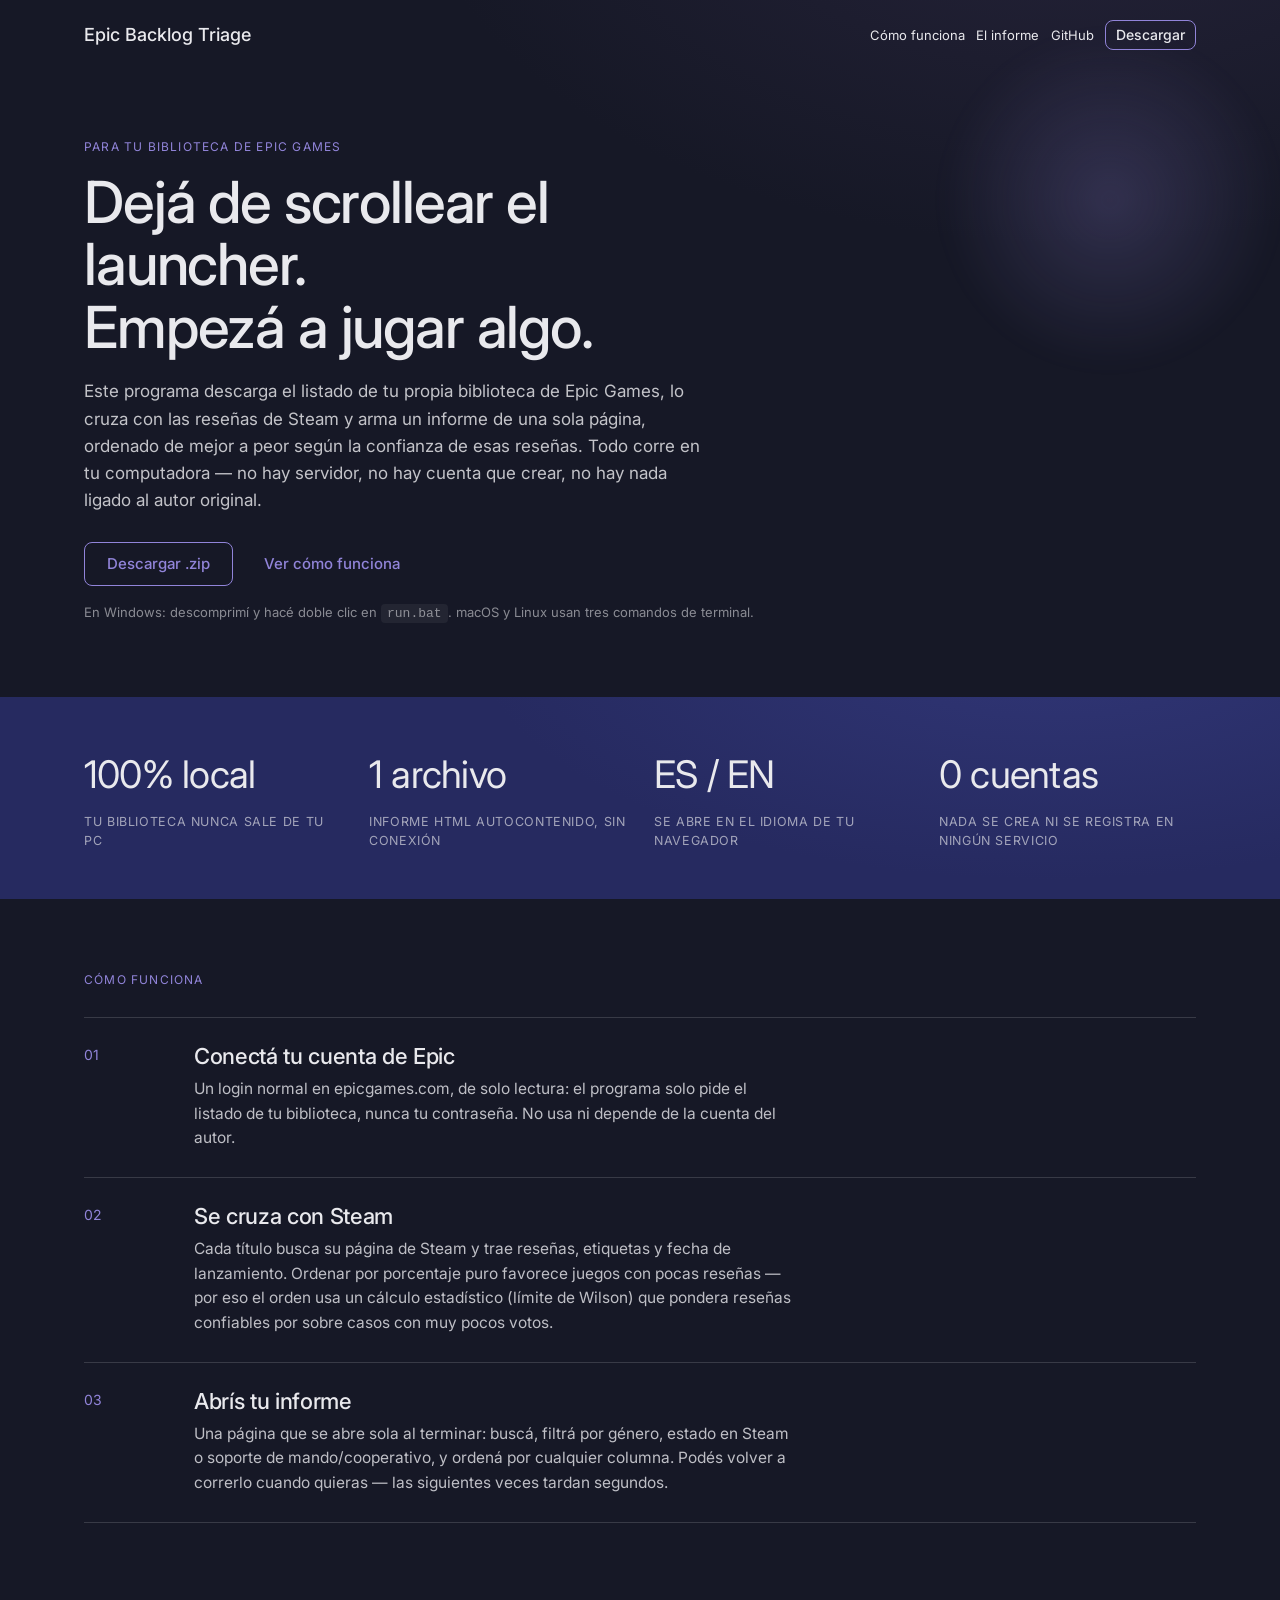
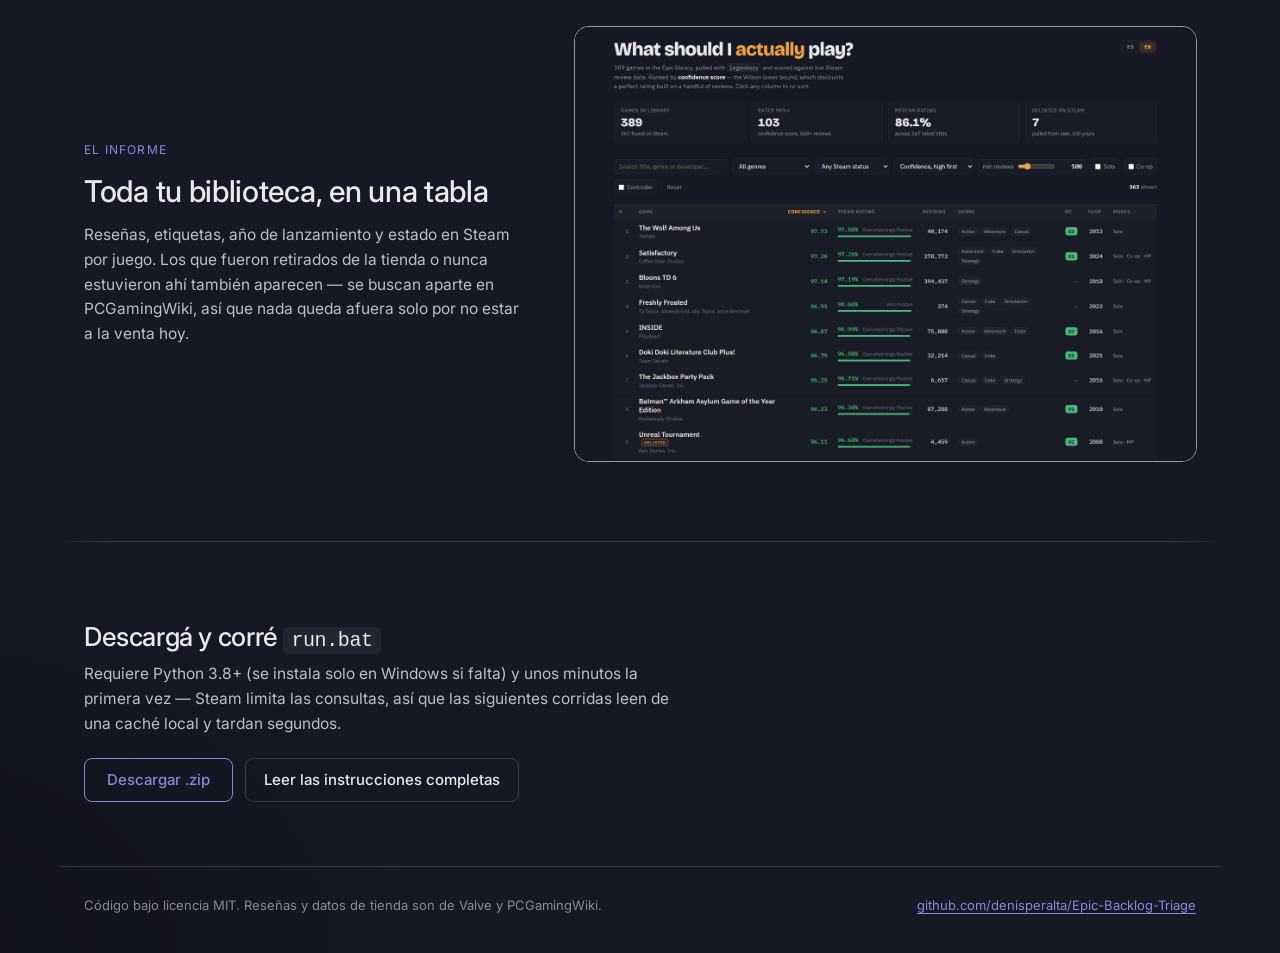
==== index.html @ b832d9ae "Add landing page for GitHub Pages Static implementation of the approved Nocturne landing page design" ====
<!DOCTYPE html>
<html lang="es">
<head>
<meta charset="utf-8">
<meta name="viewport" content="width=device-width, initial-scale=1">
<title>Epic Backlog Triage</title>
<meta name="description" content="Descarga el listado de tu biblioteca de Epic Games, lo cruza con las reseñas de Steam y arma un informe de una sola página ordenado por confianza. Corre 100% local.">
<link rel="stylesheet" href="assets/styles.css">
<style>
body{margin:0}
a{color:var(--color-accent);text-underline-offset:3px}
a:hover{color:var(--color-accent-2)}
[data-reveal]{opacity:0;transform:translateY(18px);transition:opacity .7s cubic-bezier(.2,.7,.2,1),transform .7s cubic-bezier(.2,.7,.2,1)}
@keyframes epb-drift{0%{transform:translate(0,0)}50%{transform:translate(-18px,22px)}100%{transform:translate(0,0)}}
@keyframes epb-pulse{0%,100%{opacity:.55}50%{opacity:.9}}
@media (prefers-reduced-motion:reduce){[data-reveal]{opacity:1!important;transform:none!important;transition:none!important}}
</style>
</head>
<body>
<div style="background:radial-gradient(1100px 640px at 84% -140px,color-mix(in srgb,var(--color-accent-900) 72%,transparent),transparent 60%),radial-gradient(1000px 720px at -8% 100%,color-mix(in srgb,black 30%,transparent),transparent 55%),var(--color-bg);color:var(--color-text);font-family:var(--font-body);min-height:100vh;overflow-x:hidden">

  <nav class="nav" style="max-width:1160px;margin:0 auto;padding:20px 24px">
    <span class="nav-brand">Epic Backlog Triage</span>
    <a href="#como-funciona" style="font-size:13px;white-space:nowrap">Cómo funciona</a>
    <a href="#informe" style="font-size:13px;white-space:nowrap">El informe</a>
    <a href="https://github.com/denisperalta/Epic-Backlog-Triage" target="_blank" rel="noopener" style="font-size:13px;white-space:nowrap">GitHub</a>
    <a href="https://github.com/denisperalta/Epic-Backlog-Triage/archive/refs/heads/main.zip" class="btn btn-primary">Descargar</a>
  </nav>

  <section style="max-width:1160px;margin:0 auto;padding:64px 24px 40px;position:relative">
    <div style="position:absolute;top:-40px;right:-60px;width:340px;height:340px;border-radius:50%;background:radial-gradient(circle,color-mix(in srgb,var(--color-accent) 22%,transparent),transparent 70%);filter:blur(10px);animation:epb-drift 16s ease-in-out infinite,epb-pulse 7s ease-in-out infinite;pointer-events:none;z-index:0"></div>
    <div style="position:relative;z-index:1;max-width:680px">
      <span style="display:inline-block;font-size:12px;letter-spacing:.1em;text-transform:uppercase;color:var(--color-accent);margin-bottom:14px" data-reveal="1">Para tu biblioteca de Epic Games</span>
      <h1 style="font-size:clamp(36px,5.4vw,58px);line-height:1.08;letter-spacing:-.02em;margin:0" data-reveal="1">Dejá de scrollear el launcher.<br>Empezá a jugar algo.</h1>
      <p style="font-size:17px;line-height:1.6;color:color-mix(in srgb,var(--color-text) 82%,transparent);max-width:56ch;margin:20px 0 0" data-reveal="1">
        Este programa descarga el listado de tu propia biblioteca de Epic Games, lo cruza con las reseñas de Steam
        y arma un informe de una sola página, ordenado de mejor a peor según la confianza de esas reseñas.
        Todo corre en tu computadora — no hay servidor, no hay cuenta que crear, no hay nada ligado al autor original.
      </p>
      <div style="display:flex;gap:12px;flex-wrap:wrap;margin-top:28px" data-reveal="1">
        <a href="https://github.com/denisperalta/Epic-Backlog-Triage/archive/refs/heads/main.zip" class="btn btn-primary" style="font-size:15px;padding:12px 22px">Descargar .zip</a>
        <a href="#como-funciona" class="btn btn-ghost" style="font-size:15px;padding:12px 18px">Ver cómo funciona</a>
      </div>
      <p style="font-size:13px;color:color-mix(in srgb,var(--color-text) 55%,transparent);margin-top:16px" data-reveal="1">
        En Windows: descomprimí y hacé doble clic en <code style="font-family:ui-monospace,Menlo,monospace;background:var(--color-surface);padding:2px 6px;border-radius:4px">run.bat</code>. macOS y Linux usan tres comandos de terminal.
      </p>
    </div>
  </section>

  <section style="background:radial-gradient(900px 380px at 82% -30%,color-mix(in srgb,var(--color-section-glow) 70%,transparent),transparent 64%),var(--color-section);padding:48px 0;margin-top:24px">
    <div style="max-width:1160px;margin:0 auto;padding:0 24px;display:grid;grid-template-columns:repeat(4,1fr);gap:28px" data-reveal="1">
      <div>
        <p style="font-size:clamp(28px,3vw,38px);margin:0;letter-spacing:-.02em">100% local</p>
        <p style="font-size:12.5px;letter-spacing:.05em;text-transform:uppercase;color:color-mix(in srgb,var(--color-text) 64%,transparent);margin:8px 0 0">tu biblioteca nunca sale de tu PC</p>
      </div>
      <div>
        <p style="font-size:clamp(28px,3vw,38px);margin:0;letter-spacing:-.02em">1 archivo</p>
        <p style="font-size:12.5px;letter-spacing:.05em;text-transform:uppercase;color:color-mix(in srgb,var(--color-text) 64%,transparent);margin:8px 0 0">informe HTML autocontenido, sin conexión</p>
      </div>
      <div>
        <p style="font-size:clamp(28px,3vw,38px);margin:0;letter-spacing:-.02em">ES / EN</p>
        <p style="font-size:12.5px;letter-spacing:.05em;text-transform:uppercase;color:color-mix(in srgb,var(--color-text) 64%,transparent);margin:8px 0 0">se abre en el idioma de tu navegador</p>
      </div>
      <div>
        <p style="font-size:clamp(28px,3vw,38px);margin:0;letter-spacing:-.02em">0 cuentas</p>
        <p style="font-size:12.5px;letter-spacing:.05em;text-transform:uppercase;color:color-mix(in srgb,var(--color-text) 64%,transparent);margin:8px 0 0">nada se crea ni se registra en ningún servicio</p>
      </div>
    </div>
  </section>

  <section id="como-funciona" style="max-width:1160px;margin:0 auto;padding:72px 24px 40px">
    <span style="display:block;font-size:12px;letter-spacing:.1em;text-transform:uppercase;color:var(--color-accent);margin-bottom:28px" data-reveal="1">Cómo funciona</span>

    <div style="display:grid;grid-template-columns:70px 1fr;gap:20px 40px;padding:26px 0;border-top:1px solid var(--color-divider)" data-reveal="1">
      <p style="font-size:14px;color:var(--color-accent);margin:0;font-family:var(--font-heading)">01</p>
      <div>
        <h3 style="font-size:22px;margin:0 0 8px">Conectá tu cuenta de Epic</h3>
        <p style="font-size:15.5px;line-height:1.6;color:color-mix(in srgb,var(--color-text) 80%,transparent);margin:0;max-width:60ch">
          Un login normal en epicgames.com, de solo lectura: el programa solo pide el listado de tu biblioteca, nunca tu contraseña.
          No usa ni depende de la cuenta del autor.
        </p>
      </div>
    </div>

    <div style="display:grid;grid-template-columns:70px 1fr;gap:20px 40px;padding:26px 0;border-top:1px solid var(--color-divider)" data-reveal="1">
      <p style="font-size:14px;color:var(--color-accent);margin:0;font-family:var(--font-heading)">02</p>
      <div>
        <h3 style="font-size:22px;margin:0 0 8px">Se cruza con Steam</h3>
        <p style="font-size:15.5px;line-height:1.6;color:color-mix(in srgb,var(--color-text) 80%,transparent);margin:0;max-width:60ch">
          Cada título busca su página de Steam y trae reseñas, etiquetas y fecha de lanzamiento. Ordenar por porcentaje puro
          favorece juegos con pocas reseñas — por eso el orden usa un cálculo estadístico (límite de Wilson) que pondera
          reseñas confiables por sobre casos con muy pocos votos.
        </p>
      </div>
    </div>

    <div style="display:grid;grid-template-columns:70px 1fr;gap:20px 40px;padding:26px 0;border-top:1px solid var(--color-divider);border-bottom:1px solid var(--color-divider)" data-reveal="1">
      <p style="font-size:14px;color:var(--color-accent);margin:0;font-family:var(--font-heading)">03</p>
      <div>
        <h3 style="font-size:22px;margin:0 0 8px">Abrís tu informe</h3>
        <p style="font-size:15.5px;line-height:1.6;color:color-mix(in srgb,var(--color-text) 80%,transparent);margin:0;max-width:60ch">
          Una página que se abre sola al terminar: buscá, filtrá por género, estado en Steam o soporte de mando/cooperativo,
          y ordená por cualquier columna. Podés volver a correrlo cuando quieras — las siguientes veces tardan segundos.
        </p>
      </div>
    </div>
  </section>

  <section id="informe" style="max-width:1160px;margin:0 auto;padding:64px 24px 24px;display:grid;grid-template-columns:minmax(0,5fr) minmax(0,7fr);gap:48px;align-items:center">
    <div data-reveal="1">
      <span style="display:block;font-size:12px;letter-spacing:.1em;text-transform:uppercase;color:var(--color-accent);margin-bottom:14px">El informe</span>
      <h2 style="font-size:30px;line-height:1.2;letter-spacing:-.01em;margin:0 0 14px">Toda tu biblioteca, en una tabla</h2>
      <p style="font-size:15.5px;line-height:1.6;color:color-mix(in srgb,var(--color-text) 80%,transparent);margin:0;max-width:48ch">
        Reseñas, etiquetas, año de lanzamiento y estado en Steam por juego. Los que fueron retirados de la tienda o
        nunca estuvieron ahí también aparecen — se buscan aparte en PCGamingWiki, así que nada queda afuera solo
        por no estar a la venta hoy.
      </p>
    </div>
    <figure class="lighten elev-lg" style="margin:0;border-radius:var(--radius-lg);overflow:hidden" data-reveal="1">
      <img src="assets/screenshot.png" alt="Informe con juegos de una biblioteca de Epic, ordenados por puntuación de confianza" style="width:100%;display:block">
    </figure>
  </section>

  <hr class="hr" style="max-width:1160px;margin:56px auto">

  <section style="max-width:1160px;margin:0 auto;padding:24px 24px 64px" data-reveal="1">
    <h3 style="font-size:26px;margin:0 0 10px">Descargá y corré <code style="font-family:ui-monospace,Menlo,monospace;background:var(--color-surface);padding:2px 8px;border-radius:6px;font-size:20px">run.bat</code></h3>
    <p style="font-size:15.5px;line-height:1.6;color:color-mix(in srgb,var(--color-text) 80%,transparent);margin:0 0 22px;max-width:60ch">
      Requiere Python 3.8+ (se instala solo en Windows si falta) y unos minutos la primera vez — Steam limita las
      consultas, así que las siguientes corridas leen de una caché local y tardan segundos.
    </p>
    <div style="display:flex;gap:12px;flex-wrap:wrap;align-items:center">
      <a href="https://github.com/denisperalta/Epic-Backlog-Triage/archive/refs/heads/main.zip" class="btn btn-primary" style="font-size:15px;padding:12px 22px">Descargar .zip</a>
      <a href="https://github.com/denisperalta/Epic-Backlog-Triage#readme" target="_blank" rel="noopener" class="btn btn-secondary" style="font-size:15px;padding:12px 18px">Leer las instrucciones completas</a>
    </div>
  </section>

  <footer style="max-width:1160px;margin:0 auto;padding:28px 24px 40px;border-top:1px solid var(--color-divider);font-size:13px;color:color-mix(in srgb,var(--color-text) 55%,transparent);display:flex;justify-content:space-between;flex-wrap:wrap;gap:10px">
    <span>Código bajo licencia MIT. Reseñas y datos de tienda son de Valve y PCGamingWiki.</span>
    <a href="https://github.com/denisperalta/Epic-Backlog-Triage" target="_blank" rel="noopener" style="font-size:13px">github.com/denisperalta/Epic-Backlog-Triage</a>
  </footer>
</div>

<script>
(function () {
  var els = document.querySelectorAll('[data-reveal]');
  var reveal = function (el) { el.style.opacity = '1'; el.style.transform = 'none'; };
  if (!('IntersectionObserver' in window)) { els.forEach(reveal); return; }
  var io = new IntersectionObserver(function (entries) {
    entries.forEach(function (e) { if (e.isIntersecting) { reveal(e.target); io.unobserve(e.target); } });
  }, { threshold: 0.1, rootMargin: '0px 0px -40px 0px' });
  els.forEach(function (el) {
    var r = el.getBoundingClientRect();
    if (r.top < window.innerHeight && r.bottom > 0) reveal(el);
    else io.observe(el);
  });
})();
</script>
</body>
</html>
---- assets/styles.css ----
/* Nocturne — design-system tokens and component classes. This file is the source of truth for the system's look; retune it here and see readme.md. */
@import url('https://fonts.googleapis.com/css2?family=Inter:wght@400;500;600;700&display=swap');

:root {
  --color-bg: #161826;
  --color-surface: #232532;
  --color-text: #e9e9ed;
  --color-accent: #9184d9;
  --color-accent-2: #a7a1db;
  --color-divider: color-mix(in srgb, #e9e9ed 16%, transparent);

  --color-neutral-100: #f3f5fe;
  --color-neutral-200: #e4e7f5;
  --color-neutral-300: #cfd3e5;
  --color-neutral-400: #b2b6ca;
  --color-neutral-500: #9397ab;
  --color-neutral-600: #75798c;
  --color-neutral-700: #595d6c;
  --color-neutral-800: #3f424d;
  --color-neutral-900: #292b31;

  --color-accent-100: #f5f4ff;
  --color-accent-200: #e7e5fe;
  --color-accent-300: #d2cefd;
  --color-accent-400: #b5abfc;
  --color-accent-500: #968ae0;
  --color-accent-600: #796cbf;
  --color-accent-700: #5d5294;
  --color-accent-800: #423a6a;
  --color-accent-900: #2b2741;

  --color-accent-2-100: #f5f4ff;
  --color-accent-2-200: #e7e5fe;
  --color-accent-2-300: #d2cefd;
  --color-accent-2-400: #b5afe8;
  --color-accent-2-500: #9690c9;
  --color-accent-2-600: #7972a9;
  --color-accent-2-700: #5c5783;
  --color-accent-2-800: #423e5d;
  --color-accent-2-900: #2b293a;

  --color-section: #262a60;
  --color-section-glow: #353b80;
  --color-section-ghost: #4c5397;

  --font-heading: "Inter", system-ui, sans-serif;
  --font-heading-weight: 500;
  --font-body: "Inter", system-ui, sans-serif;

  --space-1: 2.8px;
  --space-2: 5.6px;
  --space-3: 8.4px;
  --space-4: 11.2px;
  --space-6: 16.8px;
  --space-8: 22.4px;

  --radius-sm: 4px;
  --radius-md: 8px;
  --radius-lg: 14px;

  --shadow-sm: 0 0 0 1px #3f424d;
  --shadow-md: 0 0 0 1px #595d6c, 0 6px 18px rgba(0,0,0,0.55);
  --shadow-lg: 0 0 0 1px #9397ab, 0 16px 40px rgba(0,0,0,0.65);
}

body {
  background: var(--color-bg);
  color: var(--color-text);
  font-family: var(--font-body);
}
h1, h2, h3, h4 { font-family: var(--font-heading); font-weight: var(--font-heading-weight); }

.lighten{mix-blend-mode:lighten;background-color:transparent}

*, *::before, *::after { box-sizing: border-box; }
body { margin: 0; font-size: 15px; line-height: 1.55; font-weight: 400; }
h1, h2, h3, h4, h5, h6 {
  font-family: var(--font-heading); font-weight: var(--font-heading-weight);
  line-height: 1.12; letter-spacing: -0.015em; margin: 0 0 var(--space-2);
}
h1 { font-size: 42px; }
h2 { font-size: 32px; }
h3 { font-size: 25px; }
h4 { font-size: 20px; }
h5 { font-size: 16px; }
h6 { font-size: 13px; }
h6 { letter-spacing: 0.08em; text-transform: uppercase; }
p { margin: 0 0 var(--space-3); }
a { color: var(--color-accent); text-underline-offset: 3px; }
img { display: block; max-width: 100%; }
figure { margin: 0; }
figcaption {
  font-size: 11px; margin-top: var(--space-1);
  color: color-mix(in srgb, var(--color-text) 55%, transparent);
}
.text-muted { color: color-mix(in srgb, var(--color-text) 55%, transparent); }
:focus { outline: none; }
:focus-visible { outline: 2px solid var(--color-accent); outline-offset: 2px; }
::selection { background: color-mix(in srgb, var(--color-accent) 30%, transparent); }

.hr {
  height: 1px; border: 0; margin: var(--space-4) 0;
  background: linear-gradient(to right,
    transparent, var(--color-divider) 48px,
    var(--color-divider) calc(100% - 48px), transparent);
}

.btn {
  display: inline-flex; align-items: center; justify-content: center; gap: 6px;
  cursor: pointer; text-decoration: none;
  font-family: var(--font-heading); font-weight: var(--font-heading-weight);
  font-size: 14px; line-height: 1.2; color: var(--color-text);
  background: transparent; border: 1px solid transparent;
  padding: var(--space-2) calc(var(--space-3) * 1.2);
  border-radius: var(--radius-md);
}
.btn svg { display: block; }
.btn:disabled { opacity: 0.45; cursor: not-allowed; }
.btn-primary { color: var(--color-accent); border-color: var(--color-accent); }
.btn-primary:hover { background: color-mix(in srgb, var(--color-accent) 12%, transparent); }
.btn-primary:active { background: color-mix(in srgb, var(--color-accent) 22%, transparent); }
.btn-secondary { border-color: var(--color-divider); }
.btn-secondary:hover { background: color-mix(in srgb, var(--color-text) 7%, transparent); }
.btn-secondary:active { background: color-mix(in srgb, var(--color-text) 14%, transparent); }
.btn-ghost { color: var(--color-accent); padding-inline: var(--space-1); }
.btn-ghost:hover { background: color-mix(in srgb, var(--color-accent) 10%, transparent); }
.btn-ghost:active { background: color-mix(in srgb, var(--color-accent) 18%, transparent); }
.btn-icon { width: 36px; height: 36px; padding: 0; }
.btn-block { width: 100%; margin-top: var(--space-2); }

.field > label {
  display: block; font-size: 12px; margin-bottom: 5px;
  color: color-mix(in srgb, var(--color-text) 70%, transparent);
}
.input {
  width: 100%; min-height: 36px; padding: 6px 10px; font: inherit;
  font-size: 14px; color: var(--color-text); caret-color: var(--color-accent);
  background: var(--color-surface);
  border: 1px solid var(--color-divider); border-radius: var(--radius-md);
}
.input:hover { border-color: color-mix(in srgb, var(--color-text) 45%, transparent); }
.input:focus-visible { border-color: var(--color-accent); outline-offset: 0; }
textarea.input { min-height: 90px; resize: vertical; }
.radio { display: inline-flex; align-items: center; gap: 8px; cursor: pointer; font-size: 14px; }
.radio input, .seg-opt input {
  position: absolute; opacity: 0; width: 0; height: 0; pointer-events: none;
}
.radio .dot {
  width: 16px; height: 16px; flex: none; border-radius: 50%;
  border: 1.5px solid var(--color-divider);
}
.radio:hover .dot { border-color: var(--color-accent); }
.radio input:checked + .dot {
  border-color: var(--color-accent); background: var(--color-accent);
  box-shadow: inset 0 0 0 4px var(--color-bg);
}
.radio input:focus-visible + .dot { outline: 2px solid var(--color-accent); outline-offset: 2px; }
.seg {
  display: inline-flex; overflow: hidden;
  border: 1px solid var(--color-divider); border-radius: var(--radius-md);
}
.seg-opt {
  display: inline-flex; align-items: center; gap: 6px;
  padding: 7px 12px; font-size: 13px; cursor: pointer;
}
.seg-opt + .seg-opt { border-left: 1px solid var(--color-divider); }
.seg-opt:has(input:checked) { color: var(--color-accent); box-shadow: inset 0 0 0 1px var(--color-accent); }
.seg-opt:not(:has(input:checked)):hover { background: color-mix(in srgb, var(--color-text) 7%, transparent); }
.seg-opt:has(input:focus-visible) { outline: 2px solid var(--color-accent); outline-offset: -2px; }

.card {
  display: flex; flex-direction: column; gap: var(--space-2);
  padding: var(--space-3); border-radius: var(--radius-md); background: var(--color-surface);
}
.card-kicker { font-size: 10px; letter-spacing: 0.1em; text-transform: uppercase; color: var(--color-accent); }
.card-title {
  font-family: var(--font-heading); font-weight: var(--font-heading-weight);
  font-size: 17px; line-height: 1.2;
}
.card-body { margin: 0; font-size: 13px; opacity: 0.8; flex: 1; }
.card-meta {
  display: flex; align-items: center; gap: 6px; font-size: 11px;
  color: color-mix(in srgb, var(--color-text) 50%, transparent);
}
.elev-sm { box-shadow: var(--shadow-sm); }
.elev-md { box-shadow: var(--shadow-md); }
.elev-lg { box-shadow: var(--shadow-lg); }

.tag {
  display: inline-flex; align-items: center; font-size: 11px;
  letter-spacing: 0.02em; padding: 3px 10px;
  border-radius: calc(var(--radius-md) * 0.75);
}
.tag-accent { background: var(--color-accent-800); color: var(--color-accent-100); }
.tag-accent-2 { background: var(--color-accent-2-800); color: var(--color-accent-2-100); }
.tag-neutral { background: var(--color-neutral-800); color: var(--color-neutral-100); }
.tag-outline { border: 1px solid var(--color-accent); color: var(--color-accent); }

.nav {
  display: flex; align-items: center; gap: var(--space-4);
  padding: var(--space-3) var(--space-4);
  border-bottom: none;
}
.nav-brand {
  font-family: var(--font-heading); font-weight: var(--font-heading-weight);
  font-size: 18px; margin-right: auto;
}
.nav a { color: inherit; text-decoration: none; font-size: 14px; }
.nav a:hover, .nav a[aria-current='page'] { color: var(--color-accent); }

.table { width: 100%; border-collapse: collapse; font-size: 14px; }
.table th {
  text-align: left; font-size: 11px; letter-spacing: 0.08em; text-transform: uppercase;
  color: color-mix(in srgb, var(--color-text) 60%, transparent);
  padding: var(--space-2); border-bottom: 1px solid transparent;
}
.table td {
  padding: var(--space-2);
  border-bottom: 1px solid transparent;
}
.table thead tr {
  background: linear-gradient(to right,
    transparent, var(--color-divider) 48px,
    var(--color-divider) calc(100% - 48px), transparent) no-repeat bottom / 100% 1px;
}
.table tbody tr {
  background: linear-gradient(to right,
    transparent, color-mix(in srgb, var(--color-text) 8%, transparent) 48px,
    color-mix(in srgb, var(--color-text) 8%, transparent) calc(100% - 48px), transparent) no-repeat bottom / 100% 1px;
}
.table tbody tr:hover {
  background:
    linear-gradient(color-mix(in srgb, var(--color-text) 4%, transparent),
                    color-mix(in srgb, var(--color-text) 4%, transparent)) no-repeat 0 0 / 100% 100%,
    linear-gradient(to right,
      transparent, color-mix(in srgb, var(--color-text) 8%, transparent) 48px,
      color-mix(in srgb, var(--color-text) 8%, transparent) calc(100% - 48px), transparent) no-repeat bottom / 100% 1px;
}

.dialog-backdrop {
  position: fixed; inset: 0; display: grid; place-items: center;
  padding: var(--space-4);
  background: color-mix(in srgb, var(--color-neutral-900) 50%, transparent);
}
.dialog {
  width: min(440px, 100%); display: flex; flex-direction: column; gap: var(--space-3);
  padding: var(--space-4); border-radius: var(--radius-lg);
  background: var(--color-surface); box-shadow: var(--shadow-lg);
}
.dialog-title {
  font-family: var(--font-heading); font-weight: var(--font-heading-weight);
  font-size: 20px;
}
.dialog-body { font-size: 14px; opacity: 0.85; }
.dialog-actions { display: flex; justify-content: flex-end; gap: var(--space-2); margin-top: var(--space-2); }
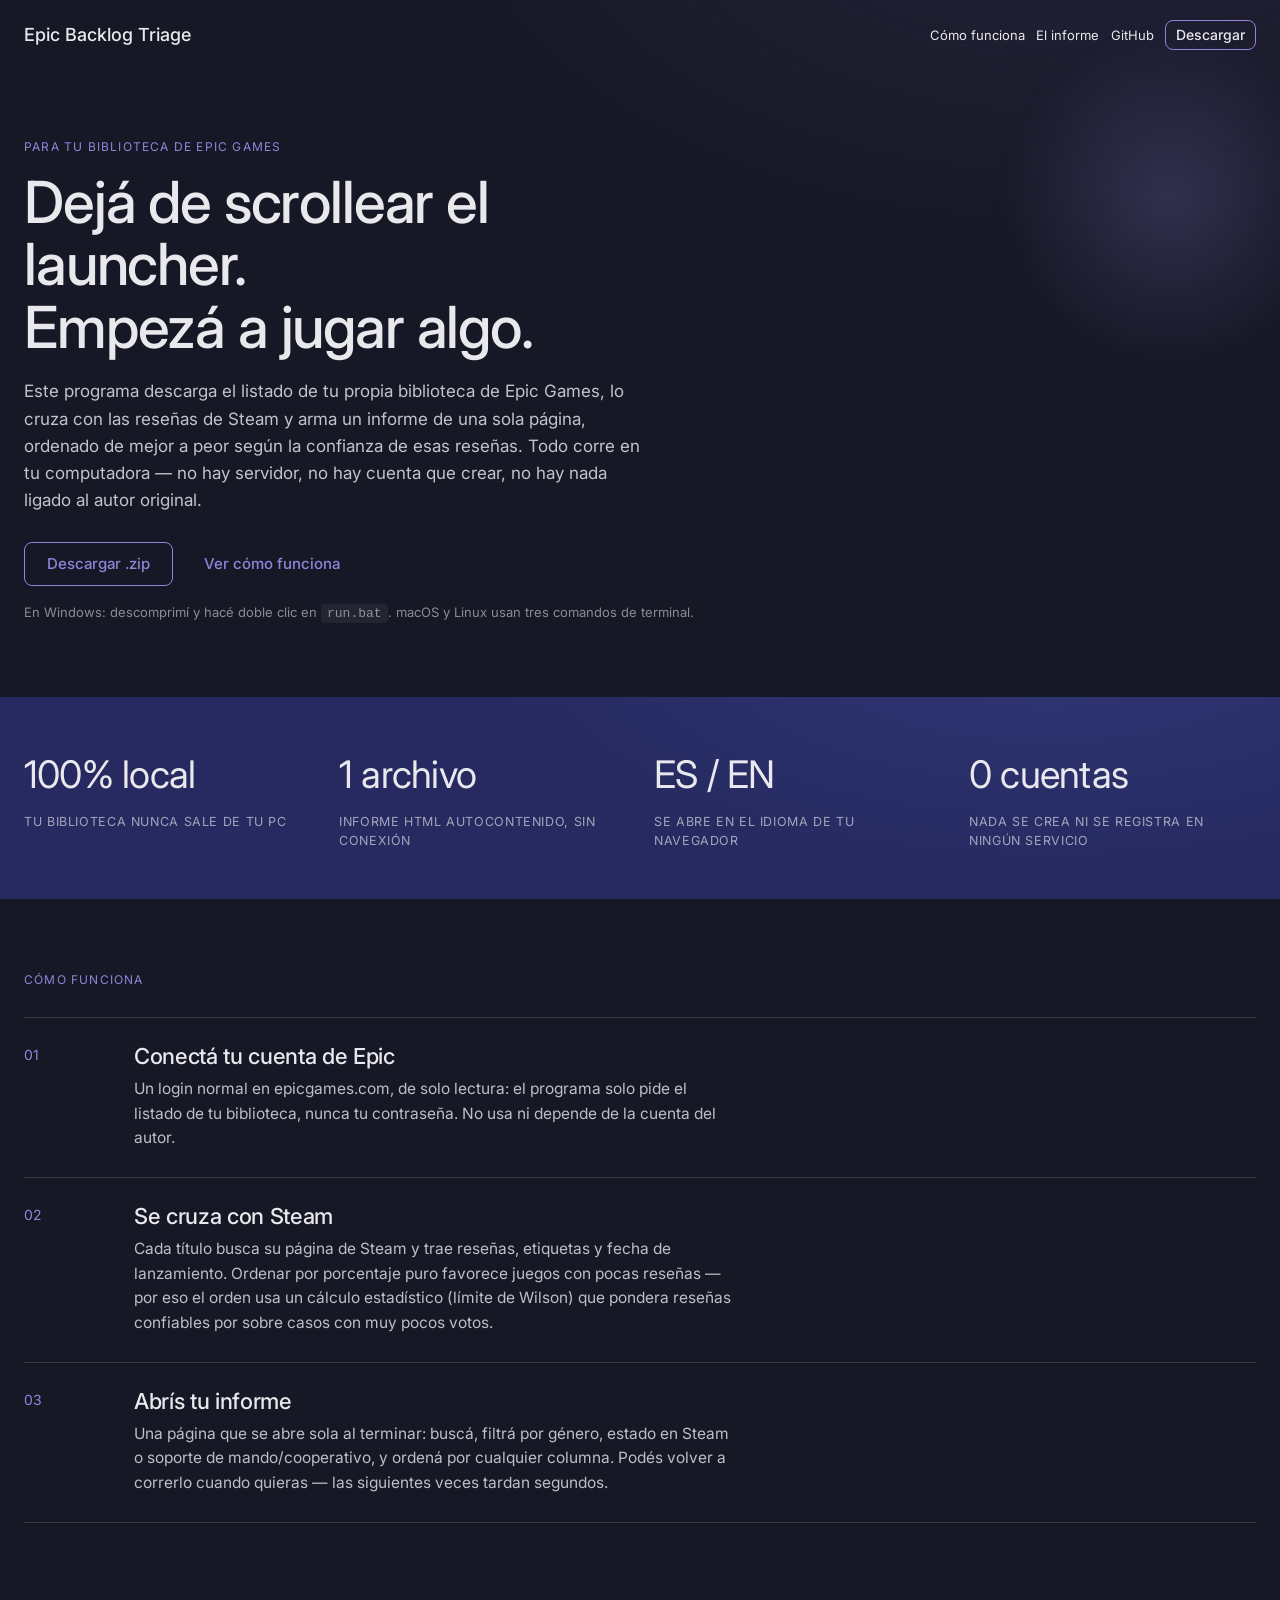
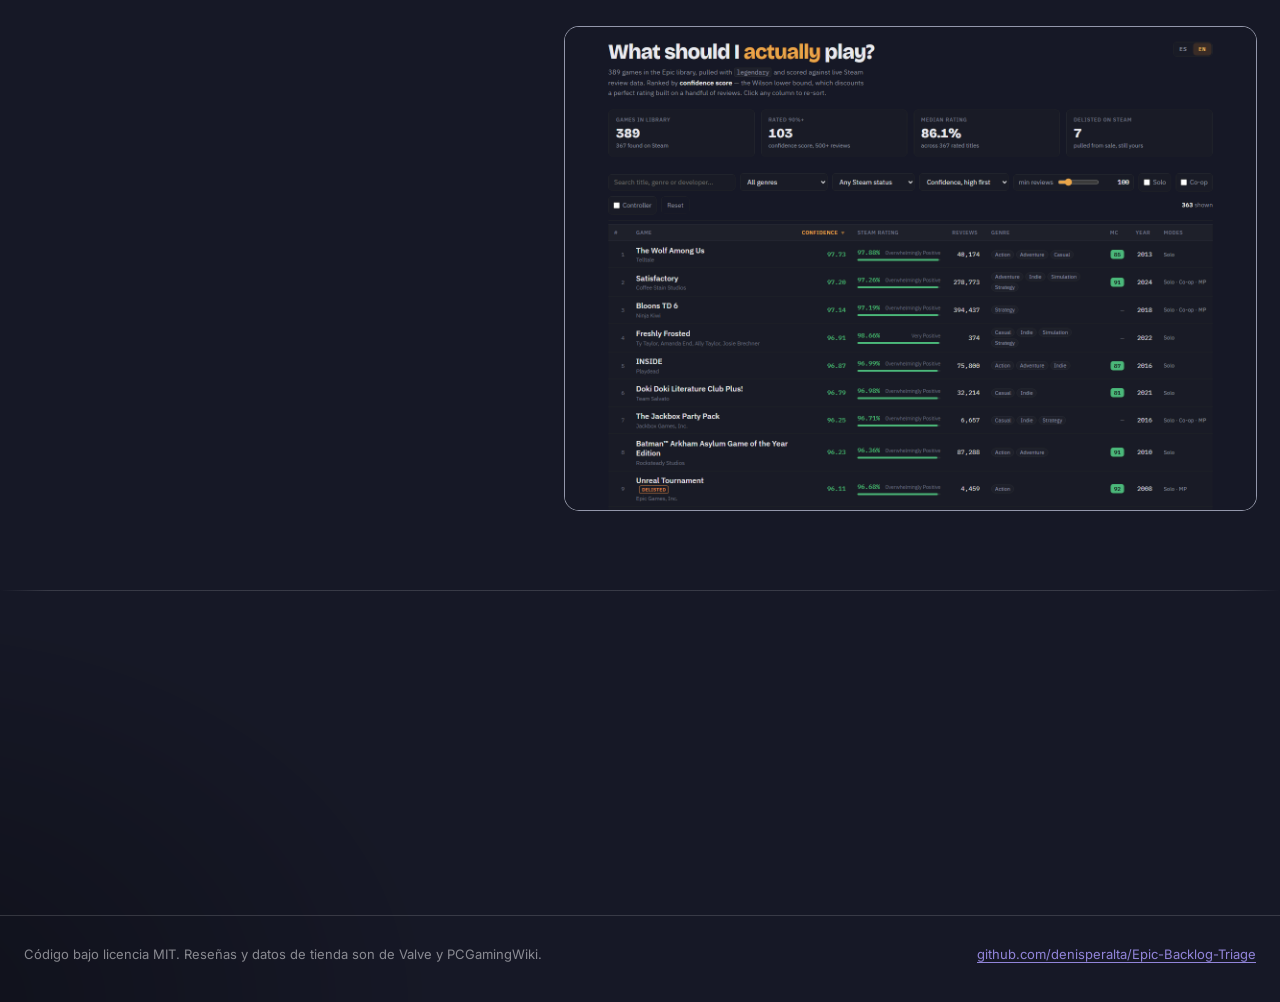
==== commit fe9b99ad: "fixed max width" ====
--- a/index.html
+++ b/index.html
@@ -19,7 +19,7 @@
 <body>
 <div style="background:radial-gradient(1100px 640px at 84% -140px,color-mix(in srgb,var(--color-accent-900) 72%,transparent),transparent 60%),radial-gradient(1000px 720px at -8% 100%,color-mix(in srgb,black 30%,transparent),transparent 55%),var(--color-bg);color:var(--color-text);font-family:var(--font-body);min-height:100vh;overflow-x:hidden">
 
-  <nav class="nav" style="max-width:1160px;margin:0 auto;padding:20px 24px">
+  <nav class="nav" style="max-width:1280px;margin:0 auto;padding:20px 24px">
     <span class="nav-brand">Epic Backlog Triage</span>
     <a href="#como-funciona" style="font-size:13px;white-space:nowrap">Cómo funciona</a>
     <a href="#informe" style="font-size:13px;white-space:nowrap">El informe</a>
@@ -27,7 +27,7 @@
     <a href="https://github.com/denisperalta/Epic-Backlog-Triage/archive/refs/heads/main.zip" class="btn btn-primary">Descargar</a>
   </nav>
 
-  <section style="max-width:1160px;margin:0 auto;padding:64px 24px 40px;position:relative">
+  <section style="max-width:1280px;margin:0 auto;padding:64px 24px 40px;position:relative">
     <div style="position:absolute;top:-40px;right:-60px;width:340px;height:340px;border-radius:50%;background:radial-gradient(circle,color-mix(in srgb,var(--color-accent) 22%,transparent),transparent 70%);filter:blur(10px);animation:epb-drift 16s ease-in-out infinite,epb-pulse 7s ease-in-out infinite;pointer-events:none;z-index:0"></div>
     <div style="position:relative;z-index:1;max-width:680px">
       <span style="display:inline-block;font-size:12px;letter-spacing:.1em;text-transform:uppercase;color:var(--color-accent);margin-bottom:14px" data-reveal="1">Para tu biblioteca de Epic Games</span>
@@ -48,7 +48,7 @@
   </section>
 
   <section style="background:radial-gradient(900px 380px at 82% -30%,color-mix(in srgb,var(--color-section-glow) 70%,transparent),transparent 64%),var(--color-section);padding:48px 0;margin-top:24px">
-    <div style="max-width:1160px;margin:0 auto;padding:0 24px;display:grid;grid-template-columns:repeat(4,1fr);gap:28px" data-reveal="1">
+    <div style="max-width:1280px;margin:0 auto;padding:0 24px;display:grid;grid-template-columns:repeat(4,1fr);gap:28px" data-reveal="1">
       <div>
         <p style="font-size:clamp(28px,3vw,38px);margin:0;letter-spacing:-.02em">100% local</p>
         <p style="font-size:12.5px;letter-spacing:.05em;text-transform:uppercase;color:color-mix(in srgb,var(--color-text) 64%,transparent);margin:8px 0 0">tu biblioteca nunca sale de tu PC</p>
@@ -68,7 +68,7 @@
     </div>
   </section>
 
-  <section id="como-funciona" style="max-width:1160px;margin:0 auto;padding:72px 24px 40px">
+  <section id="como-funciona" style="max-width:1280px;margin:0 auto;padding:72px 24px 40px">
     <span style="display:block;font-size:12px;letter-spacing:.1em;text-transform:uppercase;color:var(--color-accent);margin-bottom:28px" data-reveal="1">Cómo funciona</span>
 
     <div style="display:grid;grid-template-columns:70px 1fr;gap:20px 40px;padding:26px 0;border-top:1px solid var(--color-divider)" data-reveal="1">
@@ -106,7 +106,7 @@
     </div>
   </section>
 
-  <section id="informe" style="max-width:1160px;margin:0 auto;padding:64px 24px 24px;display:grid;grid-template-columns:minmax(0,5fr) minmax(0,7fr);gap:48px;align-items:center">
+  <section id="informe" style="max-width:1280px;margin:0 auto;padding:64px 24px 24px;display:grid;grid-template-columns:minmax(0,5fr) minmax(0,7fr);gap:48px;align-items:center">
     <div data-reveal="1">
       <span style="display:block;font-size:12px;letter-spacing:.1em;text-transform:uppercase;color:var(--color-accent);margin-bottom:14px">El informe</span>
       <h2 style="font-size:30px;line-height:1.2;letter-spacing:-.01em;margin:0 0 14px">Toda tu biblioteca, en una tabla</h2>
@@ -121,9 +121,9 @@
     </figure>
   </section>
 
-  <hr class="hr" style="max-width:1160px;margin:56px auto">
+  <hr class="hr" style="max-width:1280px;margin:56px auto">
 
-  <section style="max-width:1160px;margin:0 auto;padding:24px 24px 64px" data-reveal="1">
+  <section style="max-width:1280px;margin:0 auto;padding:24px 24px 64px" data-reveal="1">
     <h3 style="font-size:26px;margin:0 0 10px">Descargá y corré <code style="font-family:ui-monospace,Menlo,monospace;background:var(--color-surface);padding:2px 8px;border-radius:6px;font-size:20px">run.bat</code></h3>
     <p style="font-size:15.5px;line-height:1.6;color:color-mix(in srgb,var(--color-text) 80%,transparent);margin:0 0 22px;max-width:60ch">
       Requiere Python 3.8+ (se instala solo en Windows si falta) y unos minutos la primera vez — Steam limita las
@@ -135,7 +135,7 @@
     </div>
   </section>
 
-  <footer style="max-width:1160px;margin:0 auto;padding:28px 24px 40px;border-top:1px solid var(--color-divider);font-size:13px;color:color-mix(in srgb,var(--color-text) 55%,transparent);display:flex;justify-content:space-between;flex-wrap:wrap;gap:10px">
+  <footer style="max-width:1280px;margin:0 auto;padding:28px 24px 40px;border-top:1px solid var(--color-divider);font-size:13px;color:color-mix(in srgb,var(--color-text) 55%,transparent);display:flex;justify-content:space-between;flex-wrap:wrap;gap:10px">
     <span>Código bajo licencia MIT. Reseñas y datos de tienda son de Valve y PCGamingWiki.</span>
     <a href="https://github.com/denisperalta/Epic-Backlog-Triage" target="_blank" rel="noopener" style="font-size:13px">github.com/denisperalta/Epic-Backlog-Triage</a>
   </footer>
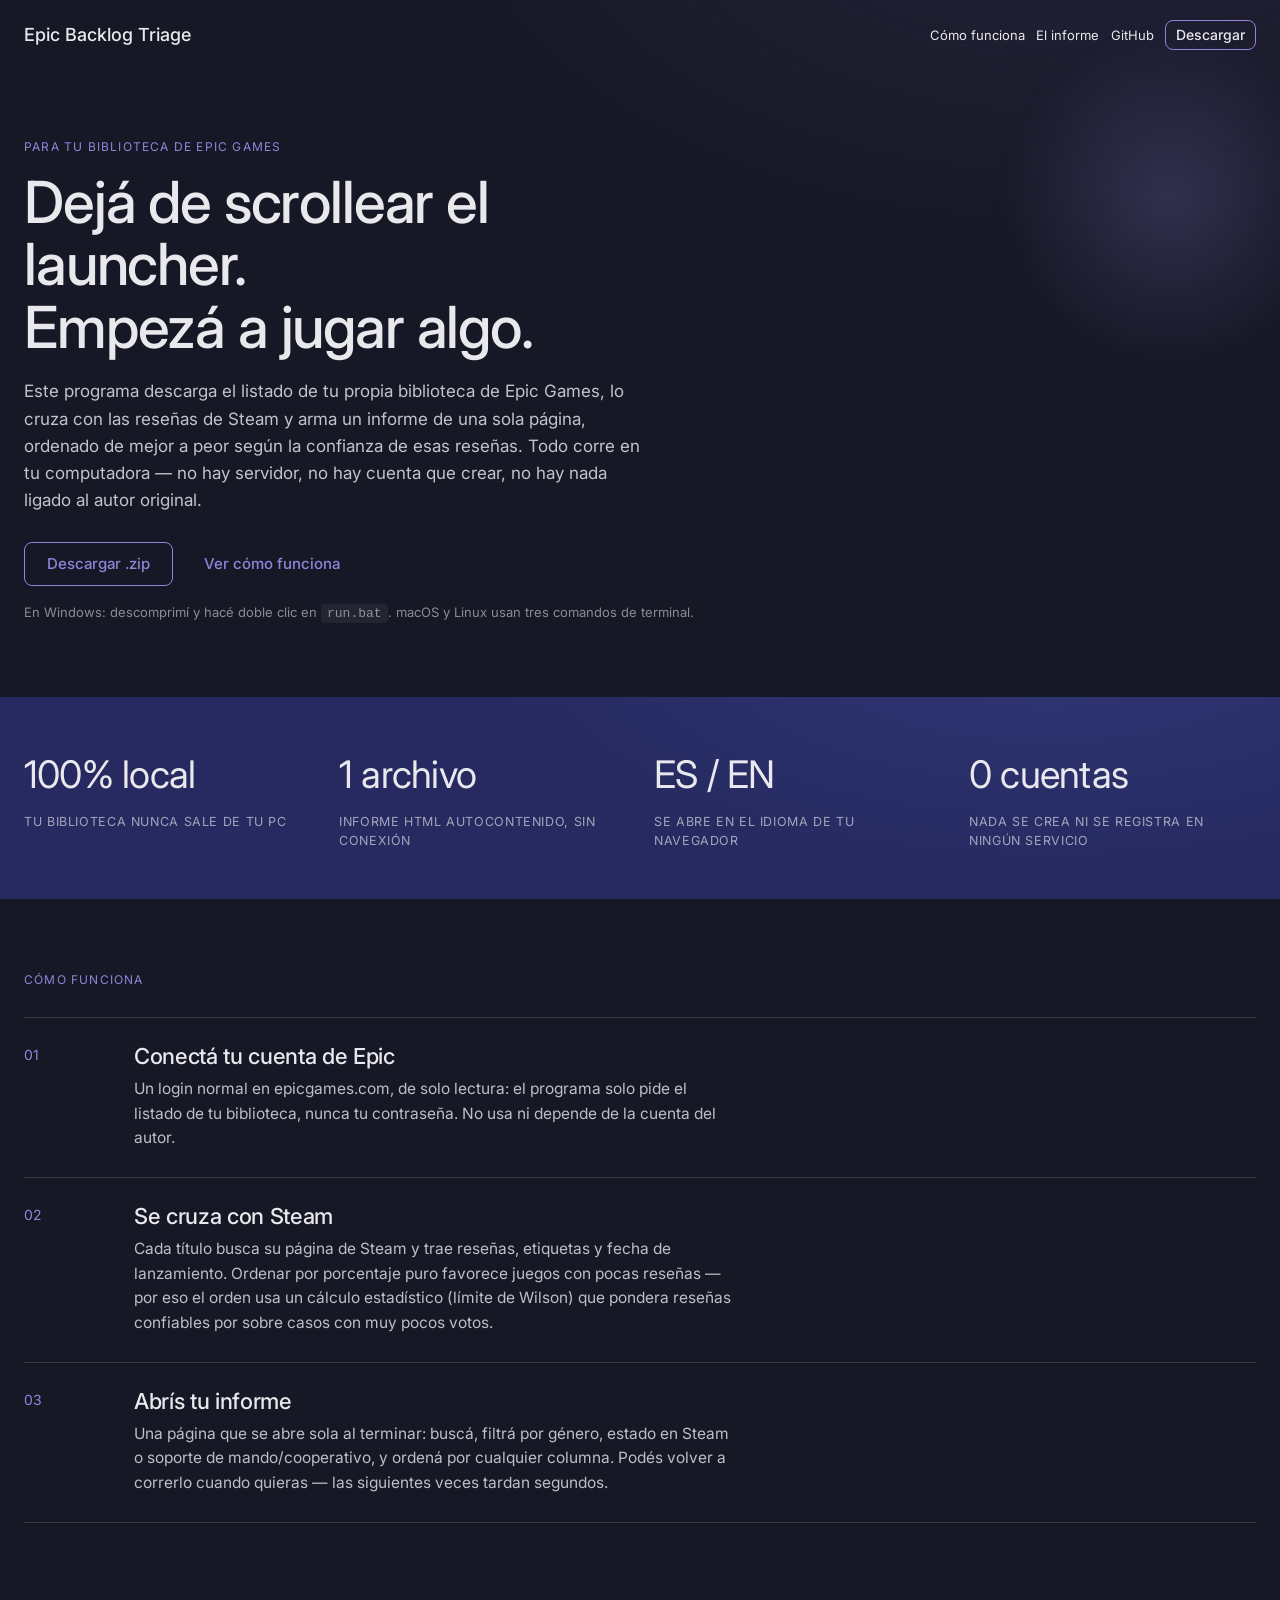
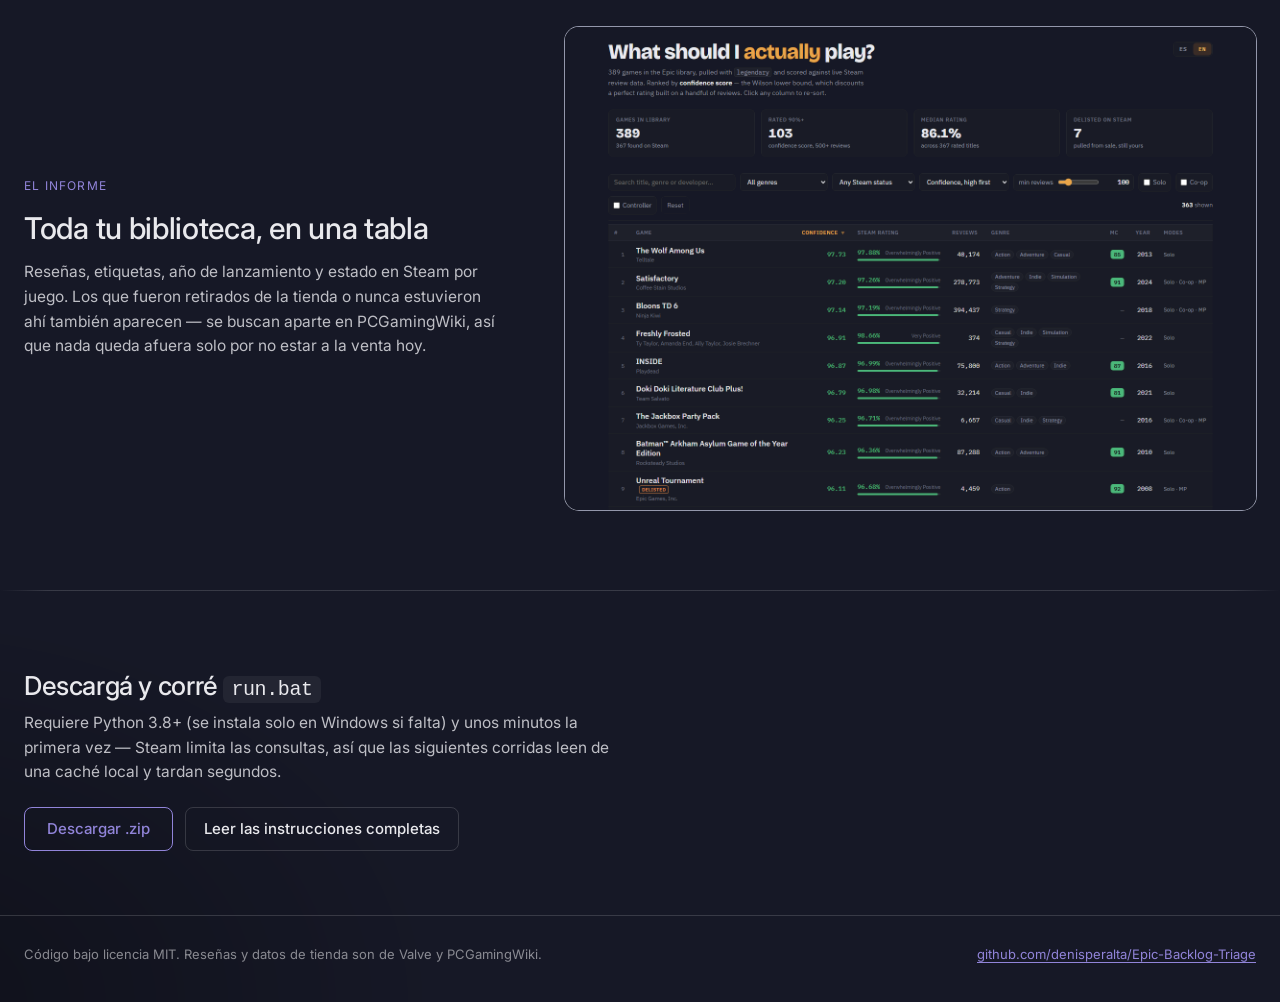
==== commit a3d44ad1: "fixed download link" ====
--- a/index.html
+++ b/index.html
@@ -24,7 +24,7 @@
     <a href="#como-funciona" style="font-size:13px;white-space:nowrap">Cómo funciona</a>
     <a href="#informe" style="font-size:13px;white-space:nowrap">El informe</a>
     <a href="https://github.com/denisperalta/Epic-Backlog-Triage" target="_blank" rel="noopener" style="font-size:13px;white-space:nowrap">GitHub</a>
-    <a href="https://github.com/denisperalta/Epic-Backlog-Triage/archive/refs/heads/main.zip" class="btn btn-primary">Descargar</a>
+    <a href="https://github.com/denisperalta/Epic-Backlog-Triage/releases/download/v1.1.0/EpicBacklogTriage-v1.1.0.zip" class="btn btn-primary">Descargar</a>
   </nav>
 
   <section style="max-width:1280px;margin:0 auto;padding:64px 24px 40px;position:relative">
@@ -38,7 +38,7 @@
         Todo corre en tu computadora — no hay servidor, no hay cuenta que crear, no hay nada ligado al autor original.
       </p>
       <div style="display:flex;gap:12px;flex-wrap:wrap;margin-top:28px" data-reveal="1">
-        <a href="https://github.com/denisperalta/Epic-Backlog-Triage/archive/refs/heads/main.zip" class="btn btn-primary" style="font-size:15px;padding:12px 22px">Descargar .zip</a>
+        <a href="https://github.com/denisperalta/Epic-Backlog-Triage/releases/download/v1.1.0/EpicBacklogTriage-v1.1.0.zip" class="btn btn-primary" style="font-size:15px;padding:12px 22px">Descargar .zip</a>
         <a href="#como-funciona" class="btn btn-ghost" style="font-size:15px;padding:12px 18px">Ver cómo funciona</a>
       </div>
       <p style="font-size:13px;color:color-mix(in srgb,var(--color-text) 55%,transparent);margin-top:16px" data-reveal="1">
@@ -130,7 +130,7 @@
       consultas, así que las siguientes corridas leen de una caché local y tardan segundos.
     </p>
     <div style="display:flex;gap:12px;flex-wrap:wrap;align-items:center">
-      <a href="https://github.com/denisperalta/Epic-Backlog-Triage/archive/refs/heads/main.zip" class="btn btn-primary" style="font-size:15px;padding:12px 22px">Descargar .zip</a>
+      <a href="https://github.com/denisperalta/Epic-Backlog-Triage/releases/download/v1.1.0/EpicBacklogTriage-v1.1.0.zip" class="btn btn-primary" style="font-size:15px;padding:12px 22px">Descargar .zip</a>
       <a href="https://github.com/denisperalta/Epic-Backlog-Triage#readme" target="_blank" rel="noopener" class="btn btn-secondary" style="font-size:15px;padding:12px 18px">Leer las instrucciones completas</a>
     </div>
   </section>
